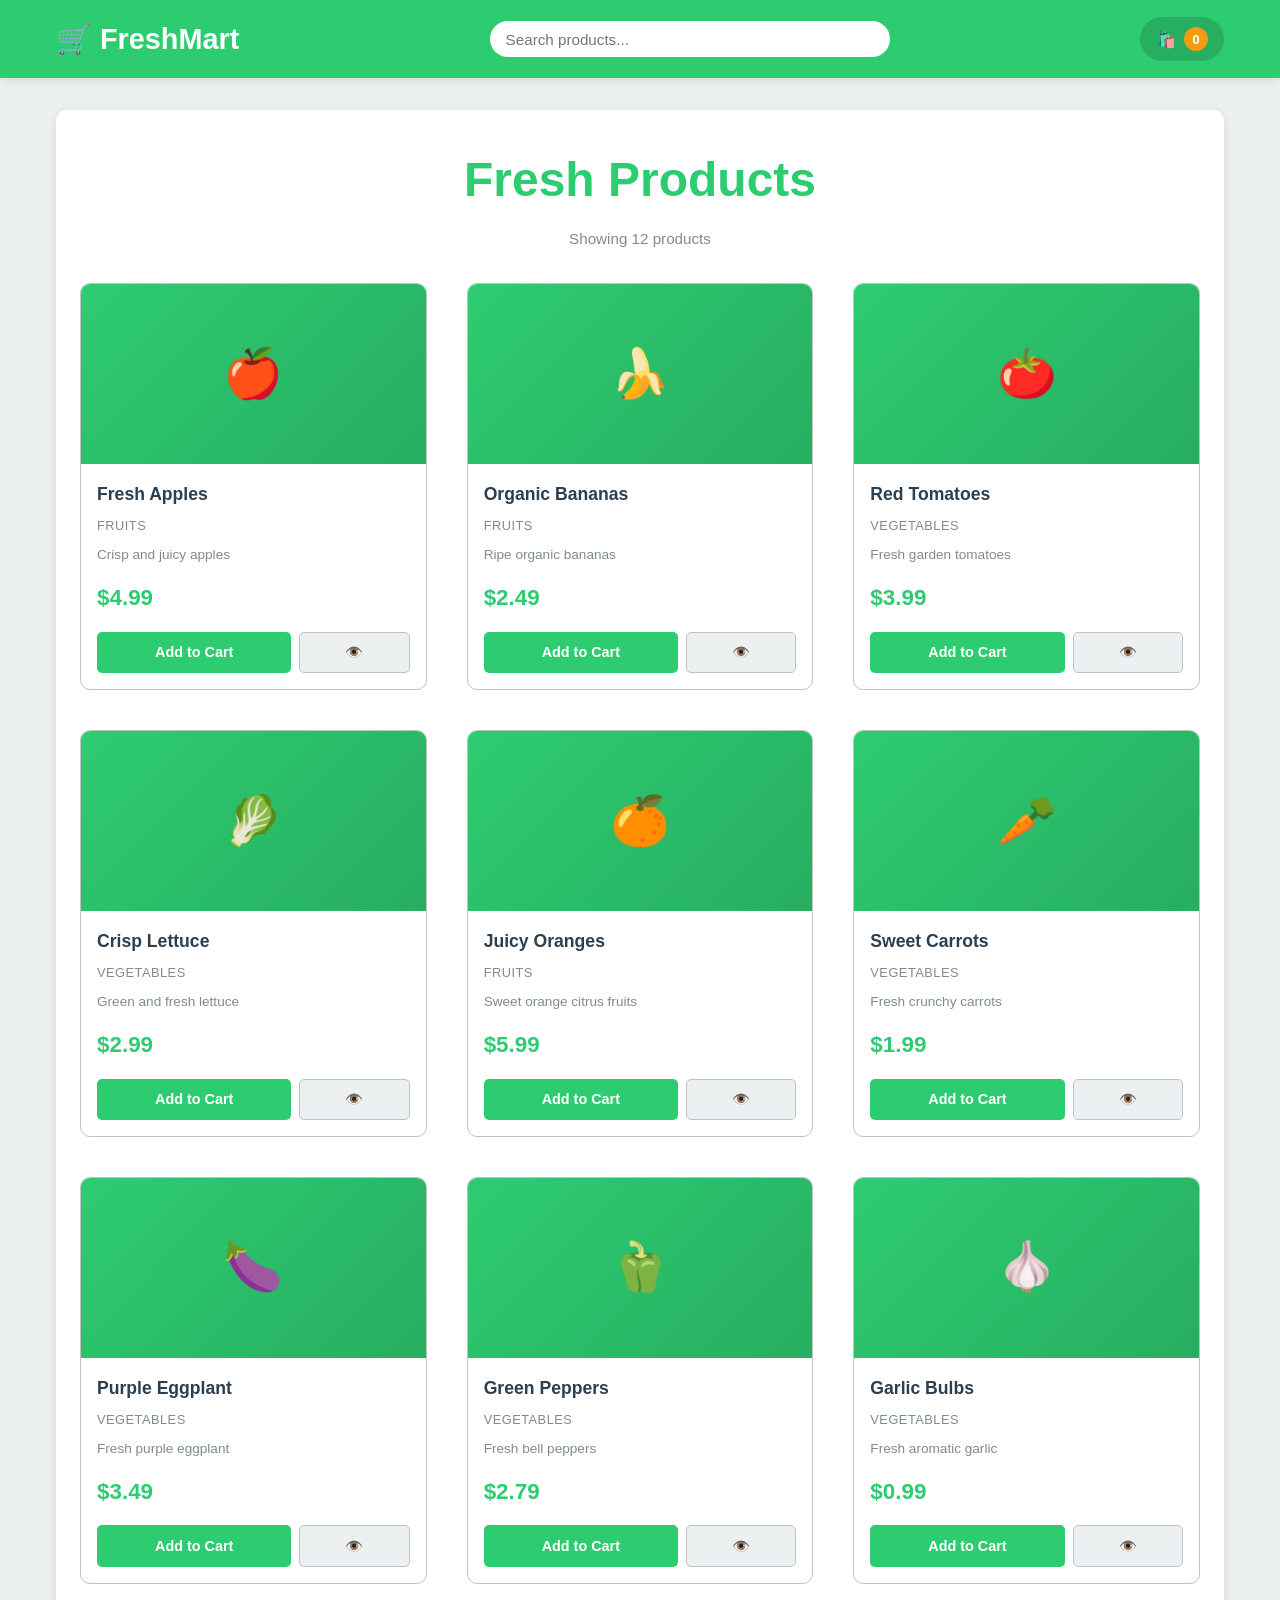
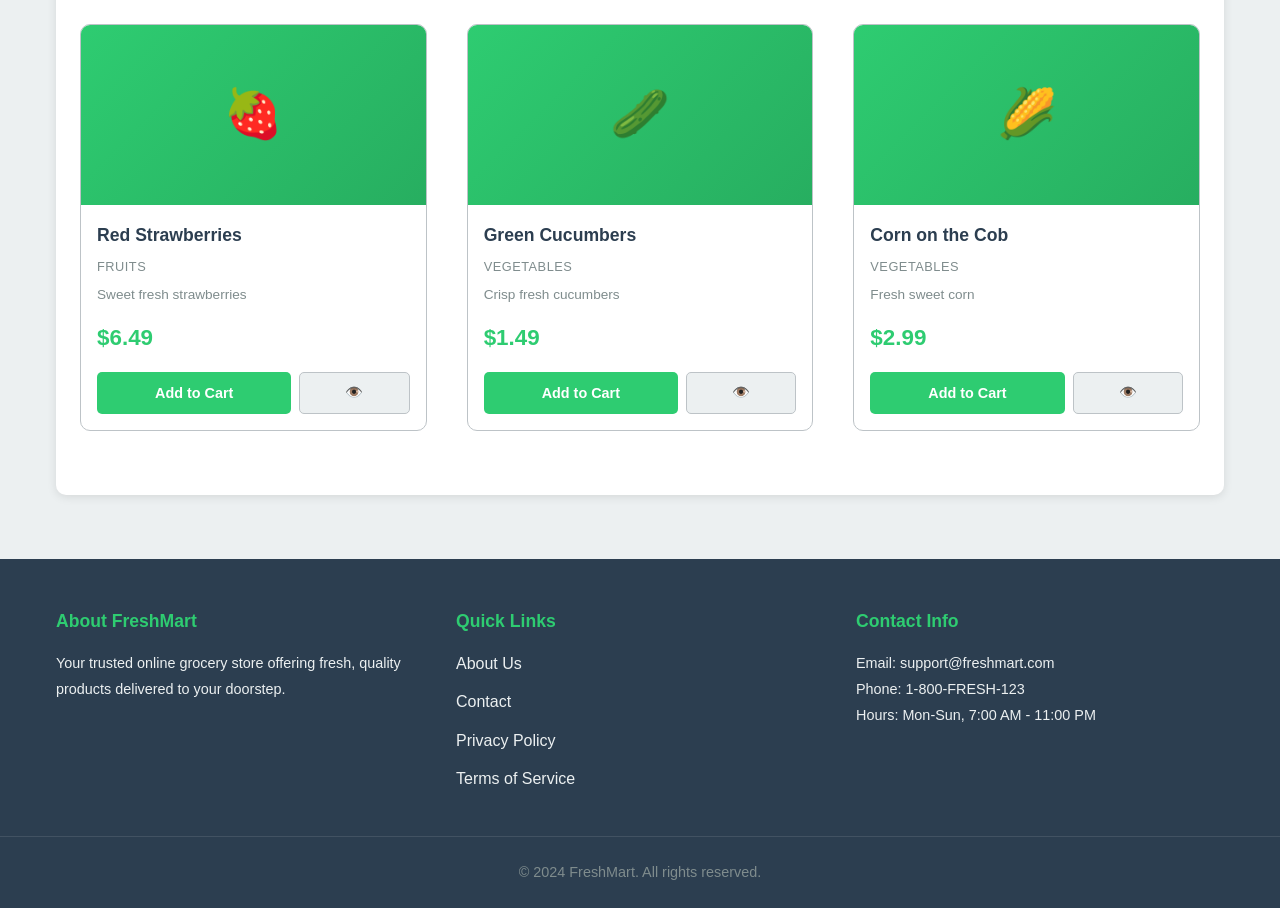
==== WebPrototype/index.html @ e2664074 "Add files via upload" ====
<!DOCTYPE html>
<html lang="en">
<head>
    <meta charset="UTF-8">
    <meta name="viewport" content="width=device-width, initial-scale=1.0">
    <title>FreshMart - Online Grocery Store</title>
    <link rel="stylesheet" href="style.css">
</head>
<body>
    <!-- Navigation Bar -->
    <nav class="navbar">
        <div class="navbar-container">
            <div class="navbar-logo">
                <h1>🛒 FreshMart</h1>
            </div>
            <div class="navbar-center">
                <input 
                    type="text" 
                    id="searchInput" 
                    class="search-bar" 
                    placeholder="Search products..."
                    aria-label="Search products"
                >
            </div>
            <div class="navbar-cart">
                <button class="cart-btn" id="cartBtn" aria-label="Open shopping cart">
                    <span class="cart-icon">🛍️</span>
                    <span class="cart-count" id="cartCount">0</span>
                </button>
            </div>
        </div>
    </nav>

    <!-- Main Content -->
    <main class="container">
        <!-- Products Section -->
        <section class="products-section">
            <div class="section-header">
                <h2>Fresh Products</h2>
                <p id="productCount">Showing all products</p>
            </div>
            <div class="products-grid" id="productsGrid">
                <!-- Products will be dynamically loaded here -->
            </div>
            <div id="noProducts" class="no-products" style="display: none;">
                <p>No products found. Try a different search!</p>
            </div>
        </section>
    </main>

    <!-- Shopping Cart Modal -->
    <div class="cart-modal" id="cartModal">
        <div class="cart-content">
            <div class="cart-header">
                <h2>Shopping Cart</h2>
                <button class="close-btn" id="closeCartBtn" aria-label="Close cart">&times;</button>
            </div>
            <div class="cart-items" id="cartItems">
                <!-- Cart items will be displayed here -->
            </div>
            <div id="emptyCart" class="empty-cart">
                <p>Your cart is empty</p>
            </div>
            <div class="cart-summary">
                <div class="summary-row">
                    <span>Subtotal:</span>
                    <span id="subtotal">$0.00</span>
                </div>
                <div class="summary-row">
                    <span>Tax (10%):</span>
                    <span id="tax">$0.00</span>
                </div>
                <div class="summary-row total">
                    <span>Total:</span>
                    <span id="total">$0.00</span>
                </div>
                <button class="checkout-btn" id="checkoutBtn">Proceed to Checkout</button>
                <button class="continue-shopping-btn" id="continueShopping">Continue Shopping</button>
            </div>
        </div>
    </div>

    <!-- Footer -->
    <footer class="footer">
        <div class="footer-container">
            <div class="footer-section">
                <h3>About FreshMart</h3>
                <p>Your trusted online grocery store offering fresh, quality products delivered to your doorstep.</p>
            </div>
            <div class="footer-section">
                <h3>Quick Links</h3>
                <ul>
                    <li><a href="#about">About Us</a></li>
                    <li><a href="#contact">Contact</a></li>
                    <li><a href="#privacy">Privacy Policy</a></li>
                    <li><a href="#terms">Terms of Service</a></li>
                </ul>
            </div>
            <div class="footer-section">
                <h3>Contact Info</h3>
                <p>Email: support@freshmart.com</p>
                <p>Phone: 1-800-FRESH-123</p>
                <p>Hours: Mon-Sun, 7:00 AM - 11:00 PM</p>
            </div>
        </div>
        <div class="footer-bottom">
            <p>&copy; 2024 FreshMart. All rights reserved.</p>
        </div>
    </footer>

    <script src="script.js"></script>
</body>
</html>
---- WebPrototype/style.css ----
/* ============================================
   FreshMart Grocery Store - Stylesheet
   Responsive Design (Mobile-First Approach)
   ============================================ */

/* -------- Root Variables -------- */
:root {
    --primary-color: #2ecc71;
    --secondary-color: #27ae60;
    --accent-color: #f39c12;
    --text-dark: #2c3e50;
    --text-light: #7f8c8d;
    --bg-light: #ecf0f1;
    --bg-white: #ffffff;
    --border-color: #bdc3c7;
    --shadow: 0 2px 10px rgba(0, 0, 0, 0.1);
    --shadow-lg: 0 5px 20px rgba(0, 0, 0, 0.15);
}

/* -------- Reset & Base Styles -------- */
* {
    margin: 0;
    padding: 0;
    box-sizing: border-box;
}

html {
    scroll-behavior: smooth;
}

body {
    font-family: 'Segoe UI', Tahoma, Geneva, Verdana, sans-serif;
    color: var(--text-dark);
    background-color: var(--bg-light);
    line-height: 1.6;
}

/* -------- Navbar Styles -------- */
.navbar {
    background-color: var(--primary-color);
    padding: 1rem 0;
    position: sticky;
    top: 0;
    z-index: 1000;
    box-shadow: var(--shadow);
}

.navbar-container {
    max-width: 1200px;
    margin: 0 auto;
    display: flex;
    justify-content: space-between;
    align-items: center;
    gap: 1rem;
    padding: 0 1rem;
    flex-wrap: wrap;
}

.navbar-logo h1 {
    color: var(--bg-white);
    font-size: 1.8rem;
    font-weight: 700;
    white-space: nowrap;
}

.navbar-center {
    flex: 1;
    min-width: 200px;
    max-width: 400px;
}

.search-bar {
    width: 100%;
    padding: 0.6rem 1rem;
    border: none;
    border-radius: 25px;
    font-size: 0.95rem;
    outline: none;
    transition: box-shadow 0.3s ease;
}

.search-bar:focus {
    box-shadow: 0 0 10px rgba(0, 0, 0, 0.2);
}

.navbar-cart {
    position: relative;
}

.cart-btn {
    background: var(--secondary-color);
    color: var(--bg-white);
    border: none;
    padding: 0.6rem 1rem;
    border-radius: 25px;
    cursor: pointer;
    font-size: 1rem;
    display: flex;
    align-items: center;
    gap: 0.5rem;
    transition: background-color 0.3s ease;
    position: relative;
}

.cart-btn:hover {
    background-color: #229954;
}

.cart-count {
    background-color: var(--accent-color);
    color: var(--bg-white);
    border-radius: 50%;
    width: 24px;
    height: 24px;
    display: flex;
    align-items: center;
    justify-content: center;
    font-size: 0.8rem;
    font-weight: 700;
}

/* -------- Main Container -------- */
.container {
    max-width: 1200px;
    margin: 2rem auto;
    padding: 0 1rem;
    min-height: calc(100vh - 200px);
}

/* -------- Products Section -------- */
.products-section {
    background-color: var(--bg-white);
    padding: 2rem 1.5rem;
    border-radius: 10px;
    box-shadow: var(--shadow);
}

.section-header {
    margin-bottom: 2rem;
    text-align: center;
}

.section-header h2 {
    font-size: 2rem;
    color: var(--primary-color);
    margin-bottom: 0.5rem;
}

.section-header p {
    color: var(--text-light);
    font-size: 0.95rem;
}

/* -------- Products Grid -------- */
.products-grid {
    display: grid;
    grid-template-columns: repeat(auto-fill, minmax(200px, 1fr));
    gap: 1.5rem;
    margin-bottom: 2rem;
}

.product-card {
    background-color: var(--bg-white);
    border: 1px solid var(--border-color);
    border-radius: 10px;
    overflow: hidden;
    transition: transform 0.3s ease, box-shadow 0.3s ease;
    display: flex;
    flex-direction: column;
}

.product-card:hover {
    transform: translateY(-5px);
    box-shadow: var(--shadow-lg);
}

.product-image {
    width: 100%;
    height: 180px;
    background: linear-gradient(135deg, var(--primary-color), var(--secondary-color));
    display: flex;
    align-items: center;
    justify-content: center;
    font-size: 3rem;
    color: var(--bg-white);
}

.product-body {
    padding: 1rem;
    flex: 1;
    display: flex;
    flex-direction: column;
}

.product-name {
    font-size: 1.1rem;
    font-weight: 600;
    color: var(--text-dark);
    margin-bottom: 0.5rem;
}

.product-category {
    font-size: 0.8rem;
    color: var(--text-light);
    text-transform: uppercase;
    letter-spacing: 0.5px;
    margin-bottom: 0.5rem;
}

.product-description {
    font-size: 0.85rem;
    color: var(--text-light);
    margin-bottom: 1rem;
    line-height: 1.4;
}

.product-price {
    font-size: 1.4rem;
    color: var(--primary-color);
    font-weight: 700;
    margin-bottom: 1rem;
}

.product-actions {
    display: flex;
    gap: 0.5rem;
    margin-top: auto;
}

.add-to-cart-btn {
    flex: 1;
    background-color: var(--primary-color);
    color: var(--bg-white);
    border: none;
    padding: 0.7rem;
    border-radius: 5px;
    cursor: pointer;
    font-weight: 600;
    font-size: 0.9rem;
    transition: background-color 0.3s ease;
}

.add-to-cart-btn:hover {
    background-color: var(--secondary-color);
}

.add-to-cart-btn:active {
    transform: scale(0.98);
}

.view-details-btn {
    flex: 0.5;
    background-color: var(--bg-light);
    color: var(--text-dark);
    border: 1px solid var(--border-color);
    padding: 0.7rem;
    border-radius: 5px;
    cursor: pointer;
    font-weight: 600;
    font-size: 0.9rem;
    transition: background-color 0.3s ease;
}

.view-details-btn:hover {
    background-color: var(--border-color);
}

.no-products {
    text-align: center;
    padding: 3rem 1rem;
    color: var(--text-light);
    font-size: 1.1rem;
}

/* -------- Shopping Cart Modal -------- */
.cart-modal {
    display: none;
    position: fixed;
    top: 0;
    left: 0;
    width: 100%;
    height: 100%;
    background-color: rgba(0, 0, 0, 0.6);
    z-index: 2000;
    animation: fadeIn 0.3s ease;
}

.cart-modal.active {
    display: flex;
    align-items: center;
    justify-content: center;
}

@keyframes fadeIn {
    from {
        opacity: 0;
    }
    to {
        opacity: 1;
    }
}

.cart-content {
    background-color: var(--bg-white);
    border-radius: 10px;
    width: 90%;
    max-width: 500px;
    max-height: 80vh;
    overflow-y: auto;
    box-shadow: var(--shadow-lg);
    animation: slideIn 0.3s ease;
}

@keyframes slideIn {
    from {
        transform: translateY(-50px);
        opacity: 0;
    }
    to {
        transform: translateY(0);
        opacity: 1;
    }
}

.cart-header {
    background-color: var(--primary-color);
    color: var(--bg-white);
    padding: 1.5rem;
    display: flex;
    justify-content: space-between;
    align-items: center;
    border-radius: 10px 10px 0 0;
}

.cart-header h2 {
    font-size: 1.5rem;
}

.close-btn {
    background: none;
    border: none;
    color: var(--bg-white);
    font-size: 2rem;
    cursor: pointer;
    padding: 0;
    width: 40px;
    height: 40px;
    display: flex;
    align-items: center;
    justify-content: center;
    transition: transform 0.2s ease;
}

.close-btn:hover {
    transform: rotate(90deg);
}

.cart-items {
    max-height: 400px;
    overflow-y: auto;
    padding: 1rem;
}

.empty-cart {
    text-align: center;
    padding: 2rem 1rem;
    color: var(--text-light);
}

.cart-item {
    display: flex;
    gap: 1rem;
    padding: 1rem;
    border-bottom: 1px solid var(--border-color);
    align-items: center;
}

.cart-item:last-child {
    border-bottom: none;
}

.cart-item-image {
    width: 60px;
    height: 60px;
    background: linear-gradient(135deg, var(--primary-color), var(--secondary-color));
    border-radius: 5px;
    display: flex;
    align-items: center;
    justify-content: center;
    font-size: 2rem;
    flex-shrink: 0;
}

.cart-item-details {
    flex: 1;
}

.cart-item-name {
    font-weight: 600;
    color: var(--text-dark);
    margin-bottom: 0.25rem;
}

.cart-item-price {
    color: var(--primary-color);
    font-weight: 600;
}

.cart-item-actions {
    display: flex;
    gap: 0.5rem;
    align-items: center;
}

.quantity-control {
    display: flex;
    align-items: center;
    gap: 0.3rem;
    background-color: var(--bg-light);
    border-radius: 5px;
    padding: 0.2rem;
}

.quantity-btn {
    background: none;
    border: none;
    width: 25px;
    height: 25px;
    display: flex;
    align-items: center;
    justify-content: center;
    cursor: pointer;
    font-weight: 600;
    color: var(--primary-color);
    transition: background-color 0.2s ease;
}

.quantity-btn:hover {
    background-color: var(--border-color);
}

.quantity-display {
    width: 30px;
    text-align: center;
    font-weight: 600;
    color: var(--text-dark);
}

.remove-item-btn {
    background-color: #e74c3c;
    color: var(--bg-white);
    border: none;
    padding: 0.4rem 0.8rem;
    border-radius: 5px;
    cursor: pointer;
    font-size: 0.8rem;
    transition: background-color 0.3s ease;
}

.remove-item-btn:hover {
    background-color: #c0392b;
}

/* -------- Cart Summary -------- */
.cart-summary {
    padding: 1.5rem;
    border-top: 2px solid var(--border-color);
    background-color: var(--bg-light);
    border-radius: 0 0 10px 10px;
}

.summary-row {
    display: flex;
    justify-content: space-between;
    margin-bottom: 0.8rem;
    font-size: 0.95rem;
}

.summary-row.total {
    font-size: 1.2rem;
    font-weight: 700;
    color: var(--primary-color);
    border-top: 1px solid var(--border-color);
    padding-top: 0.8rem;
    margin-bottom: 1.5rem;
}

.checkout-btn,
.continue-shopping-btn {
    width: 100%;
    padding: 0.9rem;
    border: none;
    border-radius: 5px;
    font-weight: 600;
    font-size: 1rem;
    cursor: pointer;
    transition: background-color 0.3s ease;
    margin-bottom: 0.5rem;
}

.checkout-btn {
    background-color: var(--primary-color);
    color: var(--bg-white);
}

.checkout-btn:hover {
    background-color: var(--secondary-color);
}

.continue-shopping-btn {
    background-color: var(--bg-white);
    color: var(--text-dark);
    border: 2px solid var(--primary-color);
}

.continue-shopping-btn:hover {
    background-color: var(--bg-light);
}

/* -------- Footer Styles -------- */
.footer {
    background-color: var(--text-dark);
    color: var(--bg-light);
    margin-top: 4rem;
    padding-top: 3rem;
}

.footer-container {
    max-width: 1200px;
    margin: 0 auto;
    display: grid;
    grid-template-columns: repeat(auto-fit, minmax(250px, 1fr));
    gap: 2rem;
    padding: 0 1rem 2rem;
}

.footer-section h3 {
    color: var(--primary-color);
    margin-bottom: 1rem;
    font-size: 1.1rem;
}

.footer-section p {
    font-size: 0.9rem;
    line-height: 1.8;
    color: var(--bg-light);
}

.footer-section ul {
    list-style: none;
}

.footer-section ul li {
    margin-bottom: 0.8rem;
}

.footer-section a {
    color: var(--bg-light);
    text-decoration: none;
    transition: color 0.3s ease;
}

.footer-section a:hover {
    color: var(--primary-color);
}

.footer-bottom {
    text-align: center;
    padding: 1.5rem;
    border-top: 1px solid rgba(255, 255, 255, 0.1);
    color: var(--text-light);
    font-size: 0.9rem;
}

/* ============================================
   Responsive Design - Tablet Breakpoint
   ============================================ */
@media (min-width: 768px) {
    .navbar-container {
        flex-wrap: nowrap;
    }

    .products-grid {
        grid-template-columns: repeat(auto-fill, minmax(240px, 1fr));
        gap: 2rem;
    }

    .section-header h2 {
        font-size: 2.5rem;
    }

    .cart-content {
        width: 600px;
    }
}

/* ============================================
   Responsive Design - Desktop Breakpoint
   ============================================ */
@media (min-width: 1024px) {
    .products-grid {
        grid-template-columns: repeat(auto-fill, minmax(260px, 1fr));
        gap: 2.5rem;
    }

    .section-header h2 {
        font-size: 3rem;
    }

    .cart-content {
        width: 650px;
    }

    .navbar-container {
        gap: 2rem;
    }
}

/* ============================================
   Print Styles
   ============================================ */
@media print {
    .navbar,
    .footer,
    .cart-btn,
    .search-bar {
        display: none;
    }

    body {
        background-color: var(--bg-white);
    }

    .products-grid {
        display: none;
    }
}

/* ============================================
   Accessibility - Reduced Motion
   ============================================ */
@media (prefers-reduced-motion: reduce) {
    * {
        animation-duration: 0.01ms !important;
        animation-iteration-count: 1 !important;
        transition-duration: 0.01ms !important;
    }
}

/* ============================================
   Scrollbar Styling (Webkit Browsers)
   ============================================ */
::-webkit-scrollbar {
    width: 8px;
}

::-webkit-scrollbar-track {
    background: var(--bg-light);
}

::-webkit-scrollbar-thumb {
    background: var(--primary-color);
    border-radius: 4px;
}

::-webkit-scrollbar-thumb:hover {
    background: var(--secondary-color);
}
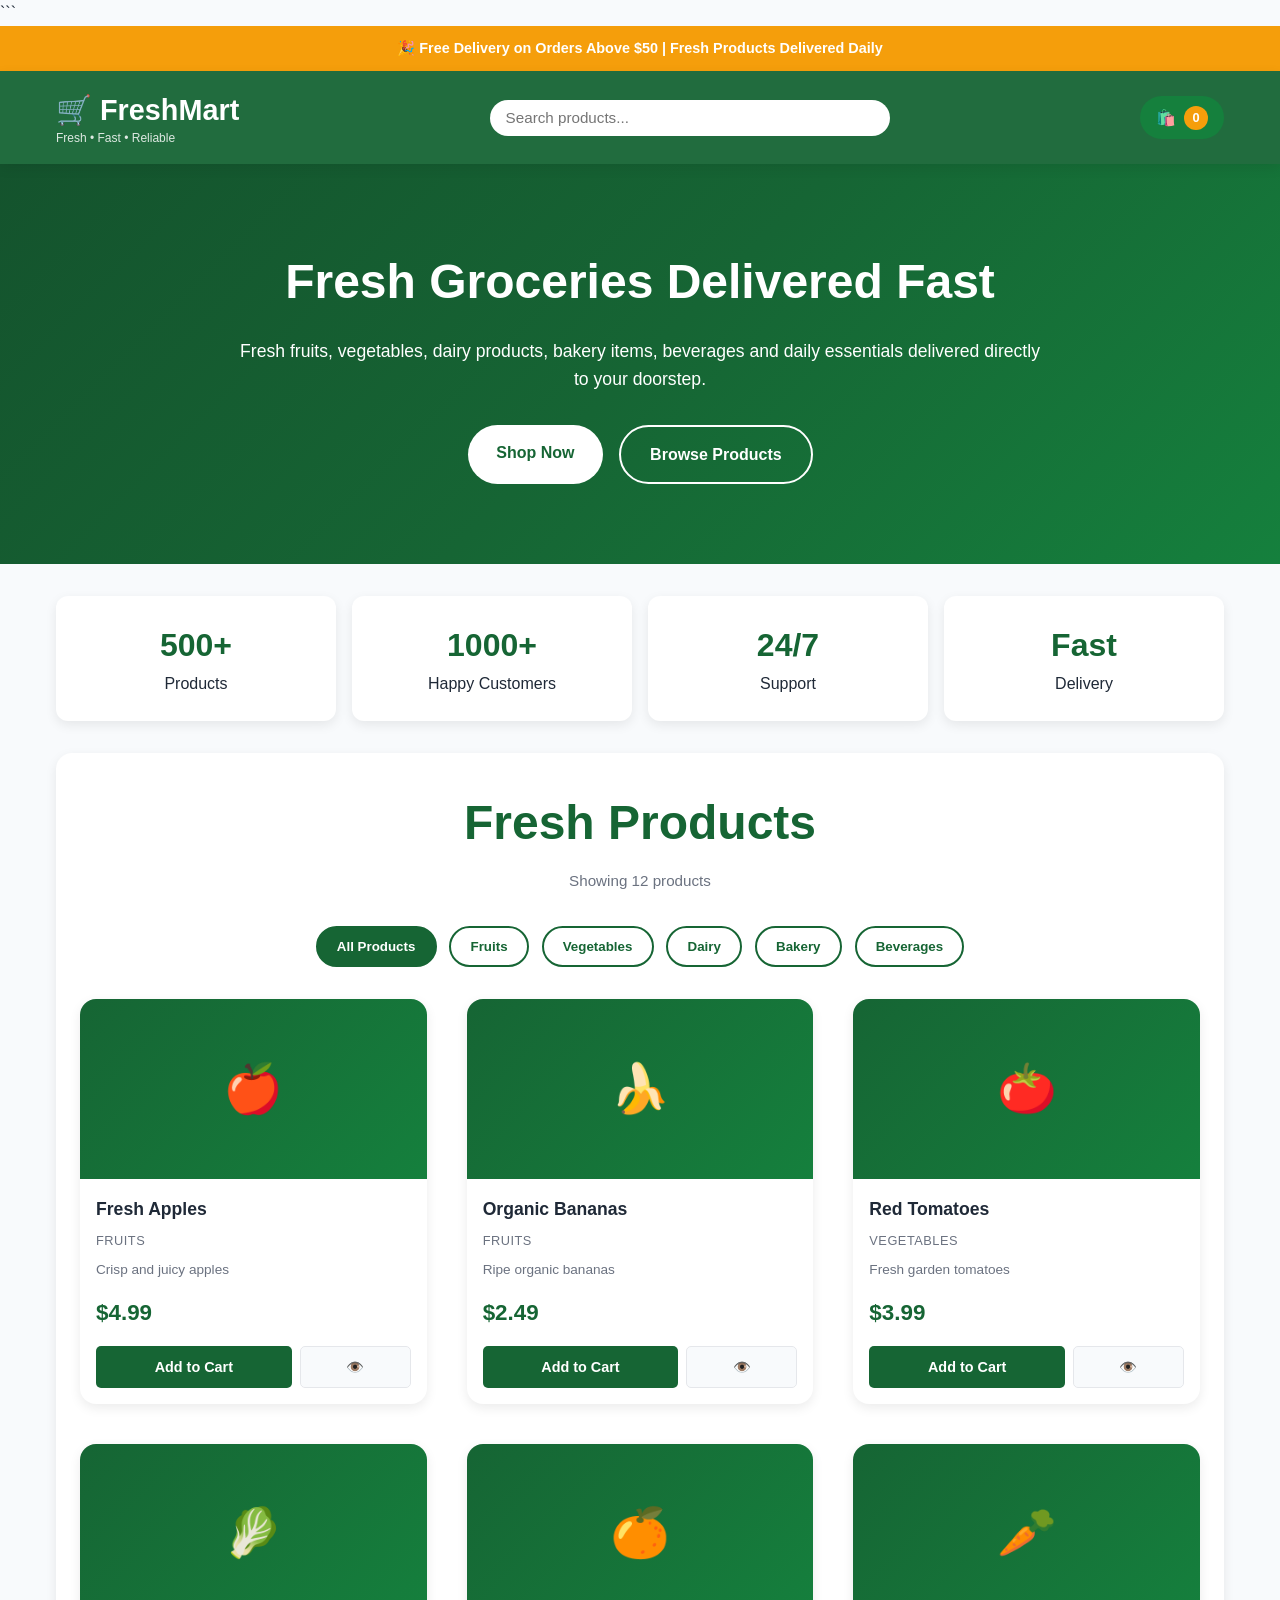
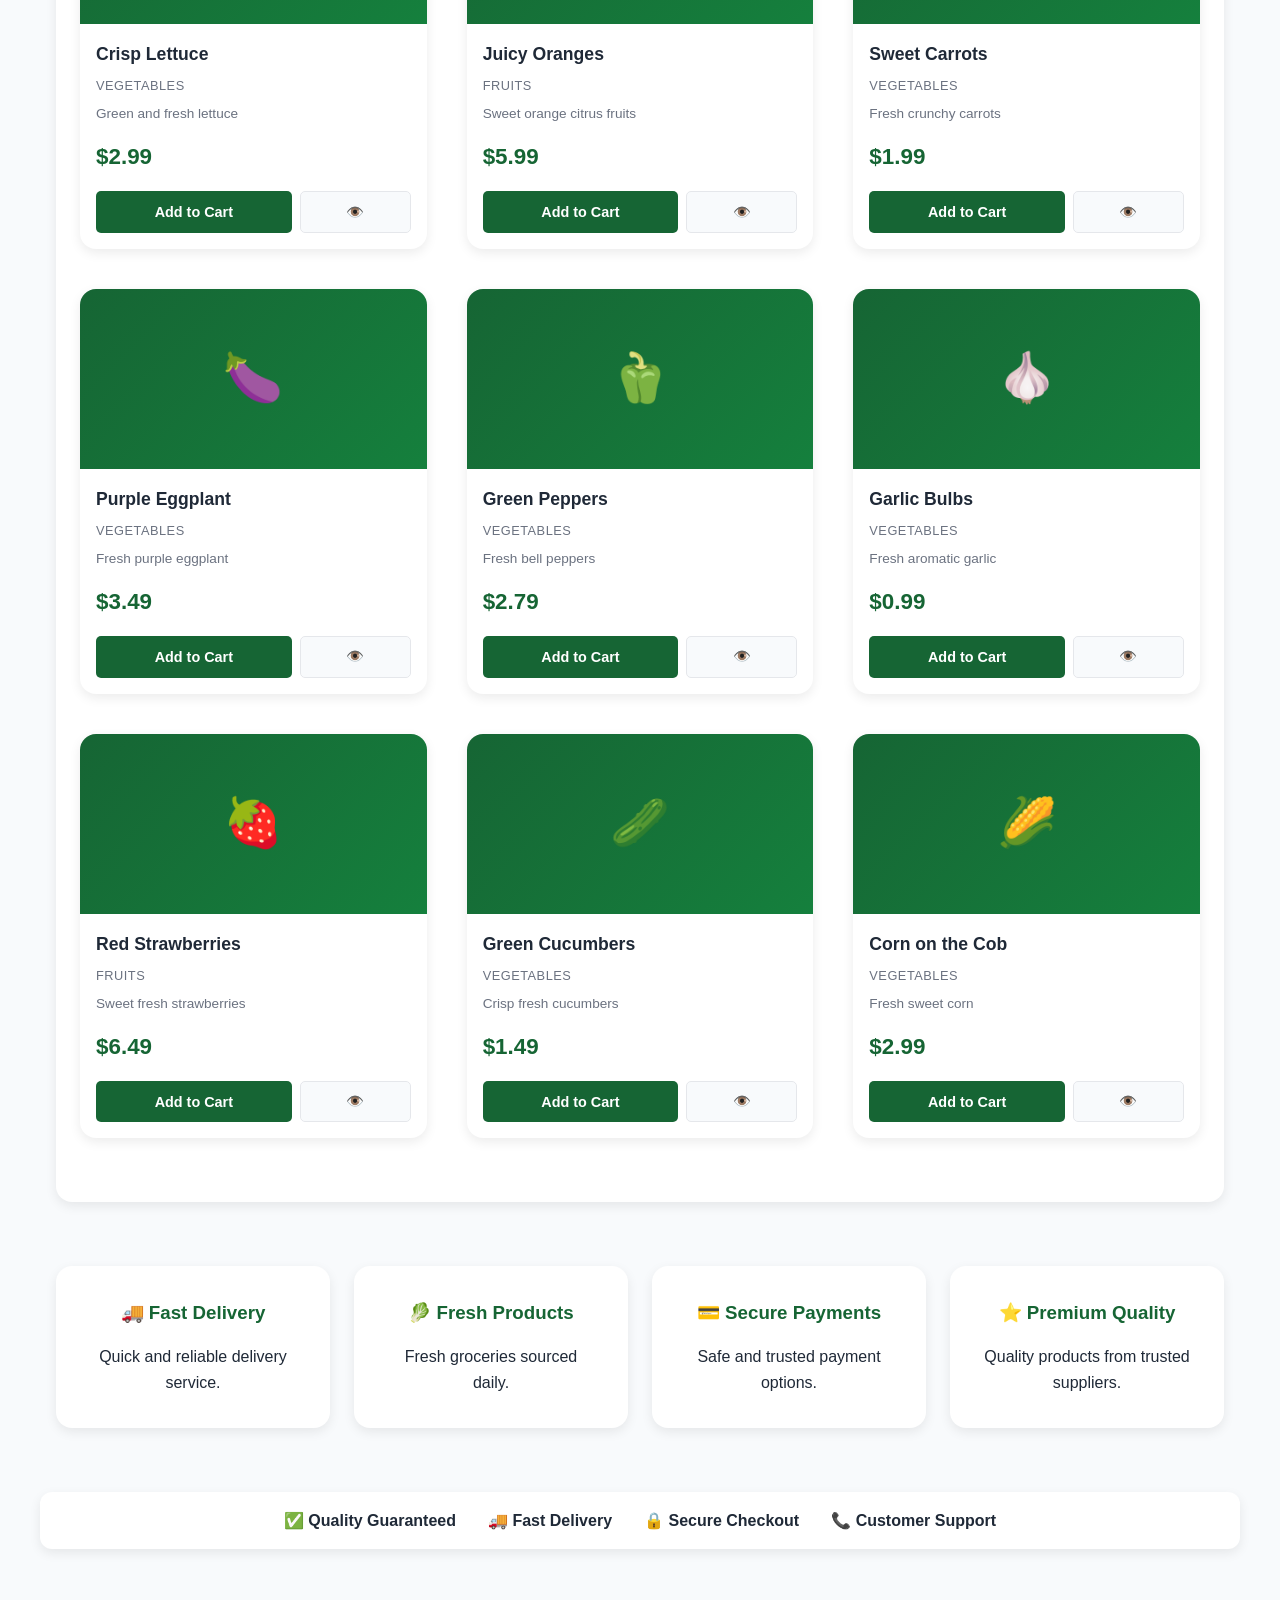
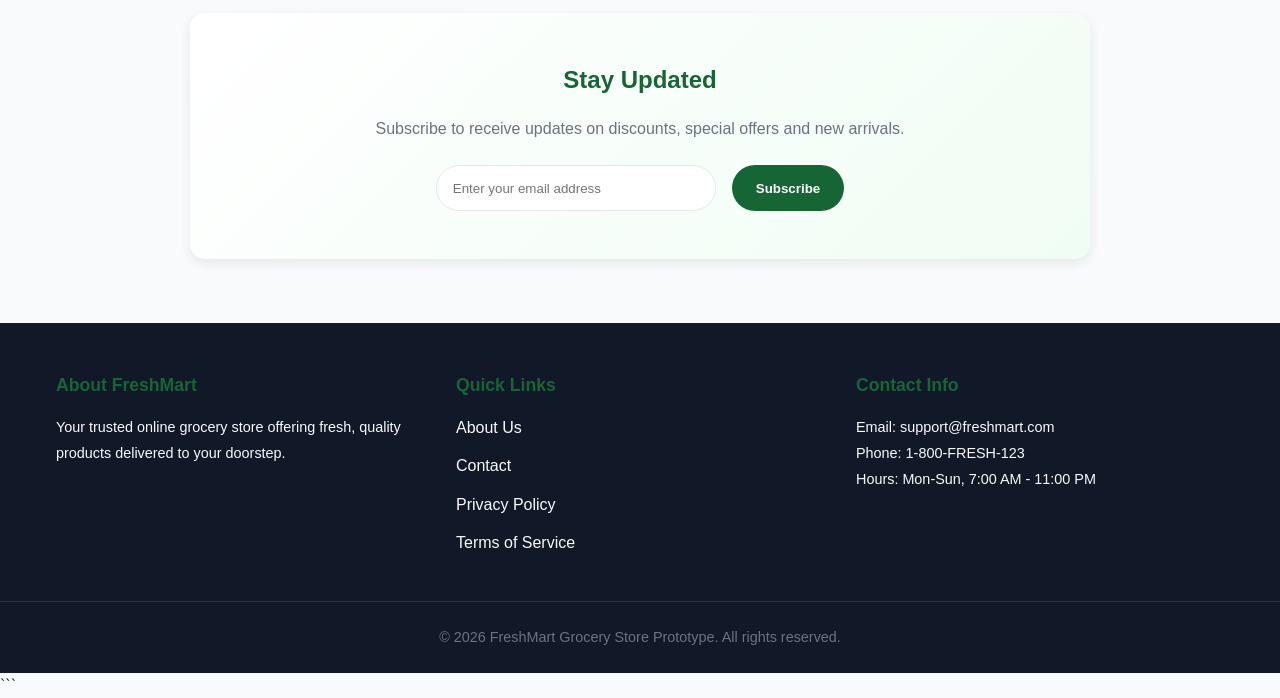
==== commit 283afa30: "Updated UI layout and improved grocery website design" ====
--- a/WebPrototype/index.html
+++ b/WebPrototype/index.html
@@ -1,4 +1,5 @@
 <!DOCTYPE html>
+
 <html lang="en">
 <head>
     <meta charset="UTF-8">
@@ -7,107 +8,274 @@
     <link rel="stylesheet" href="style.css">
 </head>
 <body>
-    <!-- Navigation Bar -->
-    <nav class="navbar">
-        <div class="navbar-container">
-            <div class="navbar-logo">
-                <h1>🛒 FreshMart</h1>
+
+```
+<!-- Promotional Banner -->
+<div class="promo-banner">
+    🎉 Free Delivery on Orders Above $50 | Fresh Products Delivered Daily
+</div>
+
+<!-- Navigation Bar -->
+<nav class="navbar">
+    <div class="navbar-container">
+
+        <div class="navbar-logo">
+            <h1>🛒 FreshMart</h1>
+            <p class="tagline">Fresh • Fast • Reliable</p>
+        </div>
+
+        <div class="navbar-center">
+            <input
+                type="text"
+                id="searchInput"
+                class="search-bar"
+                placeholder="Search products..."
+                aria-label="Search products"
+            >
+        </div>
+
+        <div class="navbar-cart">
+            <button class="cart-btn" id="cartBtn" aria-label="Open shopping cart">
+                <span class="cart-icon">🛍️</span>
+                <span class="cart-count" id="cartCount">0</span>
+            </button>
+        </div>
+
+    </div>
+</nav>
+
+<!-- Hero Section -->
+<section class="hero">
+    <div class="hero-content">
+
+        <h1>Fresh Groceries Delivered Fast</h1>
+
+        <p>
+            Fresh fruits, vegetables, dairy products,
+            bakery items, beverages and daily essentials
+            delivered directly to your doorstep.
+        </p>
+
+        <div class="hero-buttons">
+            <a href="#productsGrid" class="hero-btn">Shop Now</a>
+            <a href="#productsGrid" class="hero-btn secondary-btn">
+                Browse Products
+            </a>
+        </div>
+
+    </div>
+</section>
+
+<!-- Statistics -->
+<section class="stats-section">
+
+    <div class="stat-card">
+        <h2>500+</h2>
+        <p>Products</p>
+    </div>
+
+    <div class="stat-card">
+        <h2>1000+</h2>
+        <p>Happy Customers</p>
+    </div>
+
+    <div class="stat-card">
+        <h2>24/7</h2>
+        <p>Support</p>
+    </div>
+
+    <div class="stat-card">
+        <h2>Fast</h2>
+        <p>Delivery</p>
+    </div>
+
+</section>
+
+<!-- Main Content -->
+<main class="container">
+
+    <section class="products-section">
+
+        <div class="section-header">
+            <h2>Fresh Products</h2>
+            <p id="productCount">Showing all products</p>
+        </div>
+
+        <!-- Categories -->
+        <div class="categories">
+            <button class="category-btn active">All Products</button>
+            <button class="category-btn">Fruits</button>
+            <button class="category-btn">Vegetables</button>
+            <button class="category-btn">Dairy</button>
+            <button class="category-btn">Bakery</button>
+            <button class="category-btn">Beverages</button>
+        </div>
+
+        <div class="products-grid" id="productsGrid">
+            <!-- Products loaded by JavaScript -->
+        </div>
+
+        <div id="noProducts" class="no-products" style="display:none;">
+            <p>No products found. Try a different search!</p>
+        </div>
+
+    </section>
+
+</main>
+
+<!-- Shopping Cart Modal -->
+<div class="cart-modal" id="cartModal">
+    <div class="cart-content">
+
+        <div class="cart-header">
+            <h2>Shopping Cart</h2>
+
+            <button
+                class="close-btn"
+                id="closeCartBtn"
+                aria-label="Close cart">
+                &times;
+            </button>
+        </div>
+
+        <div class="cart-items" id="cartItems">
+            <!-- Cart items displayed here -->
+        </div>
+
+        <div id="emptyCart" class="empty-cart">
+            <p>Your cart is empty</p>
+        </div>
+
+        <div class="cart-summary">
+
+            <div class="summary-row">
+                <span>Subtotal:</span>
+                <span id="subtotal">$0.00</span>
             </div>
-            <div class="navbar-center">
-                <input 
-                    type="text" 
-                    id="searchInput" 
-                    class="search-bar" 
-                    placeholder="Search products..."
-                    aria-label="Search products"
-                >
+
+            <div class="summary-row">
+                <span>Tax (10%):</span>
+                <span id="tax">$0.00</span>
             </div>
-            <div class="navbar-cart">
-                <button class="cart-btn" id="cartBtn" aria-label="Open shopping cart">
-                    <span class="cart-icon">🛍️</span>
-                    <span class="cart-count" id="cartCount">0</span>
-                </button>
+
+            <div class="summary-row total">
+                <span>Total:</span>
+                <span id="total">$0.00</span>
             </div>
-        </div>
-    </nav>
-
-    <!-- Main Content -->
-    <main class="container">
-        <!-- Products Section -->
-        <section class="products-section">
-            <div class="section-header">
-                <h2>Fresh Products</h2>
-                <p id="productCount">Showing all products</p>
-            </div>
-            <div class="products-grid" id="productsGrid">
-                <!-- Products will be dynamically loaded here -->
-            </div>
-            <div id="noProducts" class="no-products" style="display: none;">
-                <p>No products found. Try a different search!</p>
-            </div>
-        </section>
-    </main>
-
-    <!-- Shopping Cart Modal -->
-    <div class="cart-modal" id="cartModal">
-        <div class="cart-content">
-            <div class="cart-header">
-                <h2>Shopping Cart</h2>
-                <button class="close-btn" id="closeCartBtn" aria-label="Close cart">&times;</button>
-            </div>
-            <div class="cart-items" id="cartItems">
-                <!-- Cart items will be displayed here -->
-            </div>
-            <div id="emptyCart" class="empty-cart">
-                <p>Your cart is empty</p>
-            </div>
-            <div class="cart-summary">
-                <div class="summary-row">
-                    <span>Subtotal:</span>
-                    <span id="subtotal">$0.00</span>
-                </div>
-                <div class="summary-row">
-                    <span>Tax (10%):</span>
-                    <span id="tax">$0.00</span>
-                </div>
-                <div class="summary-row total">
-                    <span>Total:</span>
-                    <span id="total">$0.00</span>
-                </div>
-                <button class="checkout-btn" id="checkoutBtn">Proceed to Checkout</button>
-                <button class="continue-shopping-btn" id="continueShopping">Continue Shopping</button>
-            </div>
-        </div>
-    </div>
-
-    <!-- Footer -->
-    <footer class="footer">
-        <div class="footer-container">
-            <div class="footer-section">
-                <h3>About FreshMart</h3>
-                <p>Your trusted online grocery store offering fresh, quality products delivered to your doorstep.</p>
-            </div>
-            <div class="footer-section">
-                <h3>Quick Links</h3>
-                <ul>
-                    <li><a href="#about">About Us</a></li>
-                    <li><a href="#contact">Contact</a></li>
-                    <li><a href="#privacy">Privacy Policy</a></li>
-                    <li><a href="#terms">Terms of Service</a></li>
-                </ul>
-            </div>
-            <div class="footer-section">
-                <h3>Contact Info</h3>
-                <p>Email: support@freshmart.com</p>
-                <p>Phone: 1-800-FRESH-123</p>
-                <p>Hours: Mon-Sun, 7:00 AM - 11:00 PM</p>
-            </div>
-        </div>
-        <div class="footer-bottom">
-            <p>&copy; 2024 FreshMart. All rights reserved.</p>
-        </div>
-    </footer>
-
-    <script src="script.js"></script>
+
+            <button class="checkout-btn" id="checkoutBtn">
+                Proceed to Checkout
+            </button>
+
+            <button class="continue-shopping-btn" id="continueShopping">
+                Continue Shopping
+            </button>
+
+        </div>
+
+    </div>
+</div>
+
+<!-- Features -->
+<section class="features">
+
+    <div class="feature-card">
+        <h3>🚚 Fast Delivery</h3>
+        <p>Quick and reliable delivery service.</p>
+    </div>
+
+    <div class="feature-card">
+        <h3>🥬 Fresh Products</h3>
+        <p>Fresh groceries sourced daily.</p>
+    </div>
+
+    <div class="feature-card">
+        <h3>💳 Secure Payments</h3>
+        <p>Safe and trusted payment options.</p>
+    </div>
+
+    <div class="feature-card">
+        <h3>⭐ Premium Quality</h3>
+        <p>Quality products from trusted suppliers.</p>
+    </div>
+
+</section>
+
+<!-- Trust Badges -->
+<section class="trust-badges">
+    <div>✅ Quality Guaranteed</div>
+    <div>🚚 Fast Delivery</div>
+    <div>🔒 Secure Checkout</div>
+    <div>📞 Customer Support</div>
+</section>
+
+<!-- Newsletter -->
+<section class="newsletter">
+
+    <h2>Stay Updated</h2>
+
+    <p>
+        Subscribe to receive updates on discounts,
+        special offers and new arrivals.
+    </p>
+
+    <form class="newsletter-form">
+        <input
+            type="email"
+            placeholder="Enter your email address"
+            required
+        >
+
+        <button type="submit">
+            Subscribe
+        </button>
+    </form>
+
+</section>
+
+<!-- Footer -->
+<footer class="footer">
+
+    <div class="footer-container">
+
+        <div class="footer-section">
+            <h3>About FreshMart</h3>
+
+            <p>
+                Your trusted online grocery store offering fresh,
+                quality products delivered to your doorstep.
+            </p>
+        </div>
+
+        <div class="footer-section">
+            <h3>Quick Links</h3>
+
+            <ul>
+                <li><a href="about.html">About Us</a></li>
+                <li><a href="contact.html">Contact</a></li>
+                <li><a href="#privacy">Privacy Policy</a></li>
+                <li><a href="#terms">Terms of Service</a></li>
+            </ul>
+        </div>
+
+        <div class="footer-section">
+            <h3>Contact Info</h3>
+
+            <p>Email: support@freshmart.com</p>
+            <p>Phone: 1-800-FRESH-123</p>
+            <p>Hours: Mon-Sun, 7:00 AM - 11:00 PM</p>
+        </div>
+
+    </div>
+
+    <div class="footer-bottom">
+        <p>&copy; 2026 FreshMart Grocery Store Prototype. All rights reserved.</p>
+    </div>
+
+</footer>
+
+<script src="script.js"></script>
+```
+
 </body>
 </html>
--- a/WebPrototype/style.css
+++ b/WebPrototype/style.css
@@ -5,16 +5,20 @@
 
 /* -------- Root Variables -------- */
 :root {
-    --primary-color: #2ecc71;
-    --secondary-color: #27ae60;
-    --accent-color: #f39c12;
-    --text-dark: #2c3e50;
-    --text-light: #7f8c8d;
-    --bg-light: #ecf0f1;
+    --primary-color: #166534;
+    --secondary-color: #15803d;
+    --accent-color: #f59e0b;
+
+    --text-dark: #1f2937;
+    --text-light: #6b7280;
+
+    --bg-light: #f8fafc;
     --bg-white: #ffffff;
-    --border-color: #bdc3c7;
-    --shadow: 0 2px 10px rgba(0, 0, 0, 0.1);
-    --shadow-lg: 0 5px 20px rgba(0, 0, 0, 0.15);
+
+    --border-color: #e5e7eb;
+
+    --shadow: 0 4px 12px rgba(0, 0, 0, 0.08);
+    --shadow-lg: 0 12px 30px rgba(0, 0, 0, 0.15);
 }
 
 /* -------- Reset & Base Styles -------- */
@@ -37,7 +41,7 @@
 
 /* -------- Navbar Styles -------- */
 .navbar {
-    background-color: var(--primary-color);
+    background: rgba(22, 101, 52, 0.95);
     padding: 1rem 0;
     position: sticky;
     top: 0;
@@ -666,3 +670,292 @@
 ::-webkit-scrollbar-thumb:hover {
     background: var(--secondary-color);
 }
+
+/* ============================================
+   NEW HOMEPAGE SECTIONS
+   ============================================ */
+
+/* Promo Banner */
+.promo-banner {
+    background: var(--accent-color);
+    color: white;
+    text-align: center;
+    padding: 0.7rem;
+    font-weight: 600;
+    font-size: 0.9rem;
+}
+
+/* Navbar Tagline */
+.tagline {
+    color: rgba(255,255,255,0.85);
+    font-size: 0.75rem;
+    margin-top: -4px;
+}
+
+/* Hero Section */
+.hero {
+    background: linear-gradient(
+        135deg,
+        #14532d,
+        #166534,
+        #15803d
+    );
+    color: white;
+    padding: 5rem 1rem;
+    text-align: center;
+}
+
+.hero-content {
+    max-width: 800px;
+    margin: 0 auto;
+}
+
+.hero-content h1 {
+    font-size: 3rem;
+    margin-bottom: 1rem;
+}
+
+.hero-content p {
+    font-size: 1.1rem;
+    margin-bottom: 2rem;
+}
+
+.hero-buttons {
+    display: flex;
+    gap: 1rem;
+    justify-content: center;
+    flex-wrap: wrap;
+}
+
+.hero-btn {
+    text-decoration: none;
+    background: white;
+    color: var(--primary-color);
+    padding: 0.9rem 1.8rem;
+    border-radius: 30px;
+    font-weight: 700;
+    transition: all 0.3s ease;
+}
+
+.hero-btn:hover {
+    transform: translateY(-3px);
+    box-shadow: var(--shadow-lg);
+}
+
+.secondary-btn {
+    background: transparent;
+    color: white;
+    border: 2px solid white;
+}
+
+/* Statistics */
+.stats-section {
+    max-width: 1200px;
+    margin: 2rem auto;
+    padding: 0 1rem;
+
+    display: grid;
+    grid-template-columns: repeat(auto-fit,minmax(180px,1fr));
+    gap: 1rem;
+}
+
+.stat-card {
+    background: white;
+    text-align: center;
+    padding: 1.5rem;
+    border-radius: 12px;
+    box-shadow: var(--shadow);
+}
+
+.stat-card h2 {
+    color: var(--primary-color);
+    font-size: 2rem;
+}
+
+/* Categories */
+.categories {
+    display: flex;
+    justify-content: center;
+    gap: 0.8rem;
+    flex-wrap: wrap;
+    margin-bottom: 2rem;
+}
+
+.category-btn {
+    background: white;
+    border: 2px solid var(--primary-color);
+    color: var(--primary-color);
+    padding: 0.7rem 1.2rem;
+    border-radius: 25px;
+    cursor: pointer;
+    font-weight: 600;
+    transition: all 0.3s ease;
+}
+
+.category-btn:hover,
+.category-btn.active {
+    background: var(--primary-color);
+    color: white;
+}
+
+/* Features */
+.features {
+    max-width: 1200px;
+    margin: 4rem auto;
+    padding: 0 1rem;
+
+    display: grid;
+    grid-template-columns: repeat(auto-fit,minmax(250px,1fr));
+    gap: 1.5rem;
+}
+
+.feature-card {
+    background: white;
+    padding: 2rem;
+    text-align: center;
+    border-radius: 15px;
+    box-shadow: var(--shadow);
+    transition: all 0.3s ease;
+}
+
+.feature-card:hover {
+    transform: translateY(-8px);
+    box-shadow: var(--shadow-lg);
+}
+
+.feature-card h3 {
+    margin-bottom: 1rem;
+    color: var(--primary-color);
+}
+
+/* Trust Badges */
+.trust-badges {
+    max-width: 1200px;
+    margin: 3rem auto;
+    padding: 1rem;
+
+    display: flex;
+    justify-content: center;
+    gap: 2rem;
+    flex-wrap: wrap;
+
+    background: white;
+    border-radius: 12px;
+    box-shadow: var(--shadow);
+    font-weight: 600;
+}
+
+/* Newsletter */
+.newsletter {
+    background: white;
+    max-width: 900px;
+    margin: 4rem auto;
+    padding: 3rem 2rem;
+    text-align: center;
+    border-radius: 15px;
+    box-shadow: var(--shadow);
+}
+
+.newsletter h2 {
+    color: var(--primary-color);
+    margin-bottom: 1rem;
+}
+
+.newsletter p {
+    margin-bottom: 1.5rem;
+    color: var(--text-light);
+}
+
+.newsletter-form {
+    display: flex;
+    gap: 1rem;
+    justify-content: center;
+    flex-wrap: wrap;
+}
+
+.newsletter-form input {
+    padding: 0.9rem 1rem;
+    min-width: 280px;
+    border: 1px solid var(--border-color);
+    border-radius: 30px;
+    outline: none;
+}
+
+.newsletter-form button {
+    background: var(--primary-color);
+    color: white;
+    border: none;
+    padding: 0.9rem 1.5rem;
+    border-radius: 30px;
+    cursor: pointer;
+    font-weight: 600;
+}
+
+.newsletter-form button:hover {
+    background: var(--secondary-color);
+}
+
+/* Product Card Enhancement */
+.product-card {
+    border: none;
+    box-shadow: var(--shadow);
+}
+
+.product-image {
+    transition: transform 0.3s ease;
+}
+
+.product-card:hover .product-image {
+    transform: scale(1.05);
+}
+
+/* Mobile */
+@media (max-width: 768px) {
+
+    .hero-content h1 {
+        font-size: 2rem;
+    }
+
+    .hero-content p {
+        font-size: 1rem;
+    }
+
+    .newsletter-form {
+        flex-direction: column;
+        align-items: center;
+    }
+
+    .newsletter-form input {
+        width: 100%;
+        min-width: auto;
+    }
+
+    .trust-badges {
+        flex-direction: column;
+        text-align: center;
+    }
+}
+
+.product-card {
+    border-radius: 16px;
+}
+
+.products-section {
+    border-radius: 16px;
+}
+
+.feature-card {
+    border-radius: 16px;
+}
+
+.newsletter {
+    background: linear-gradient(
+        135deg,
+        #ffffff,
+        #f0fdf4
+    );
+}
+
+.footer {
+    background: #111827;
+}
